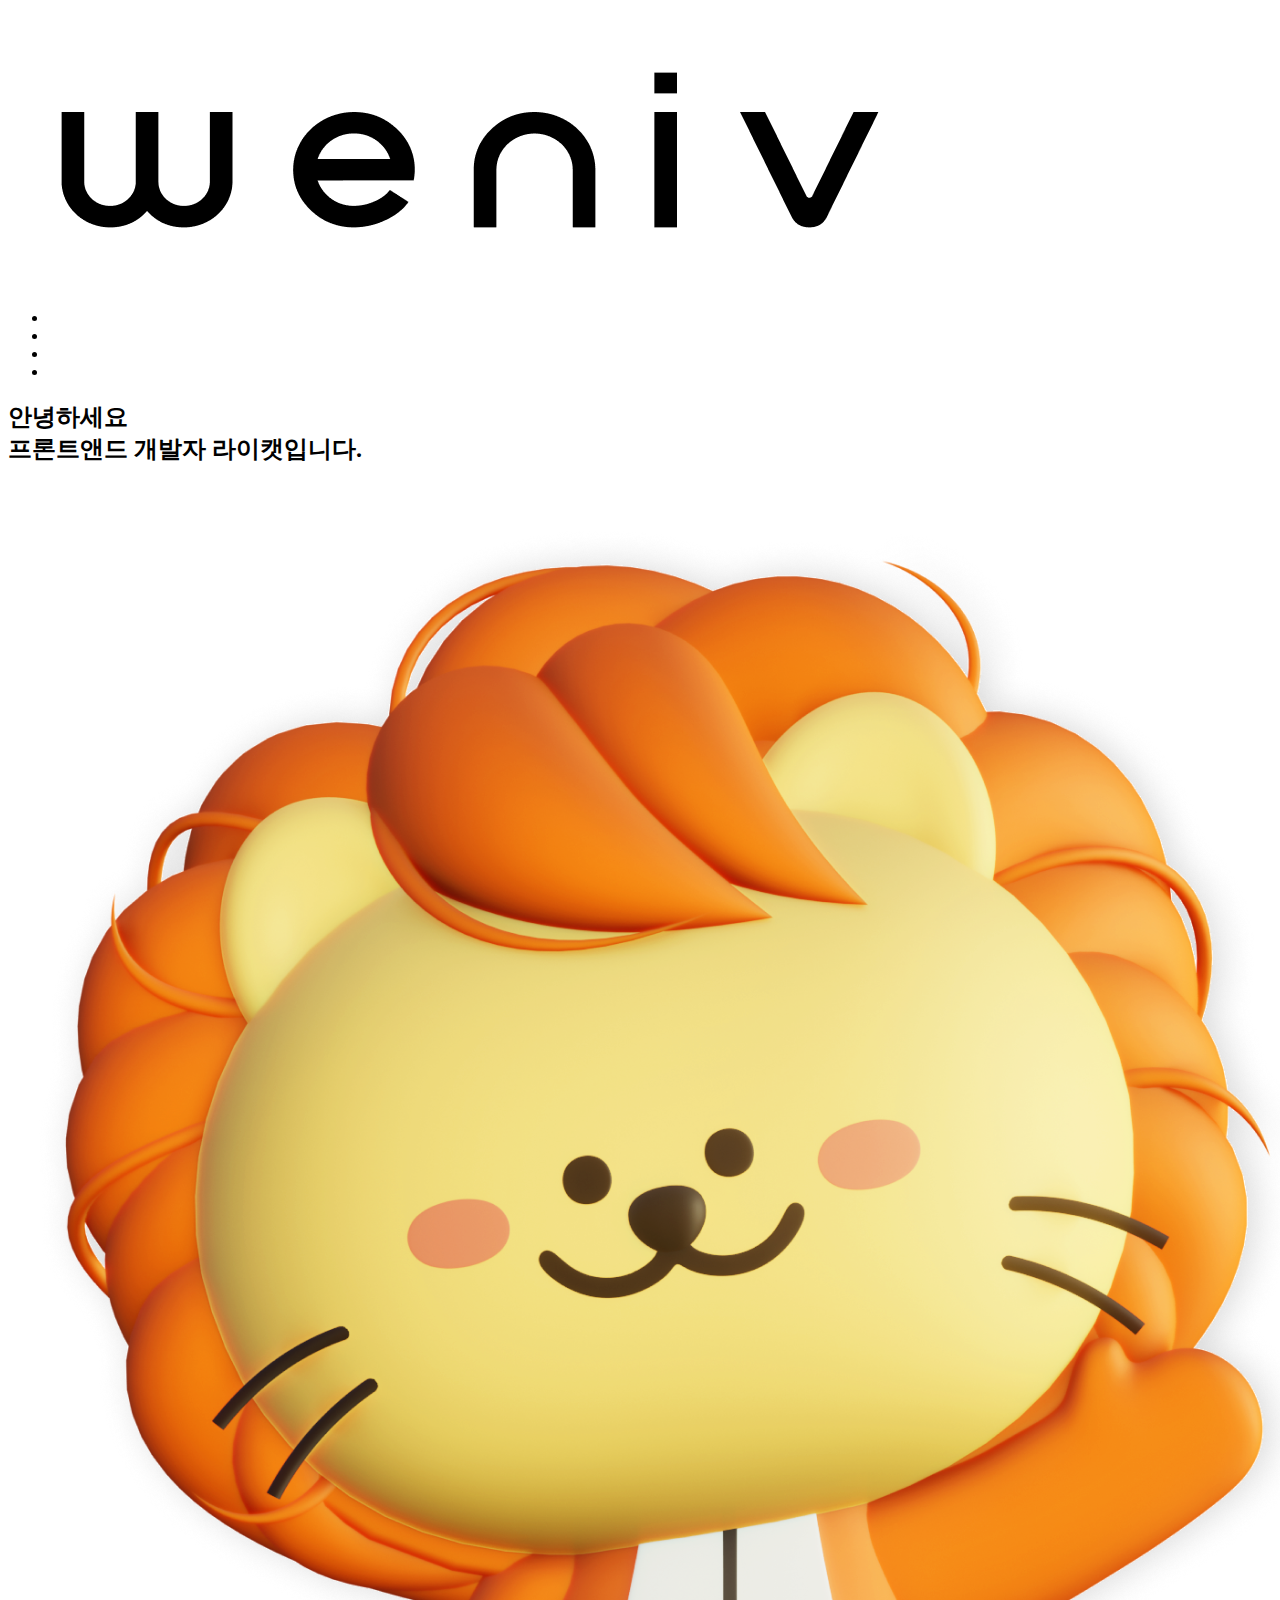
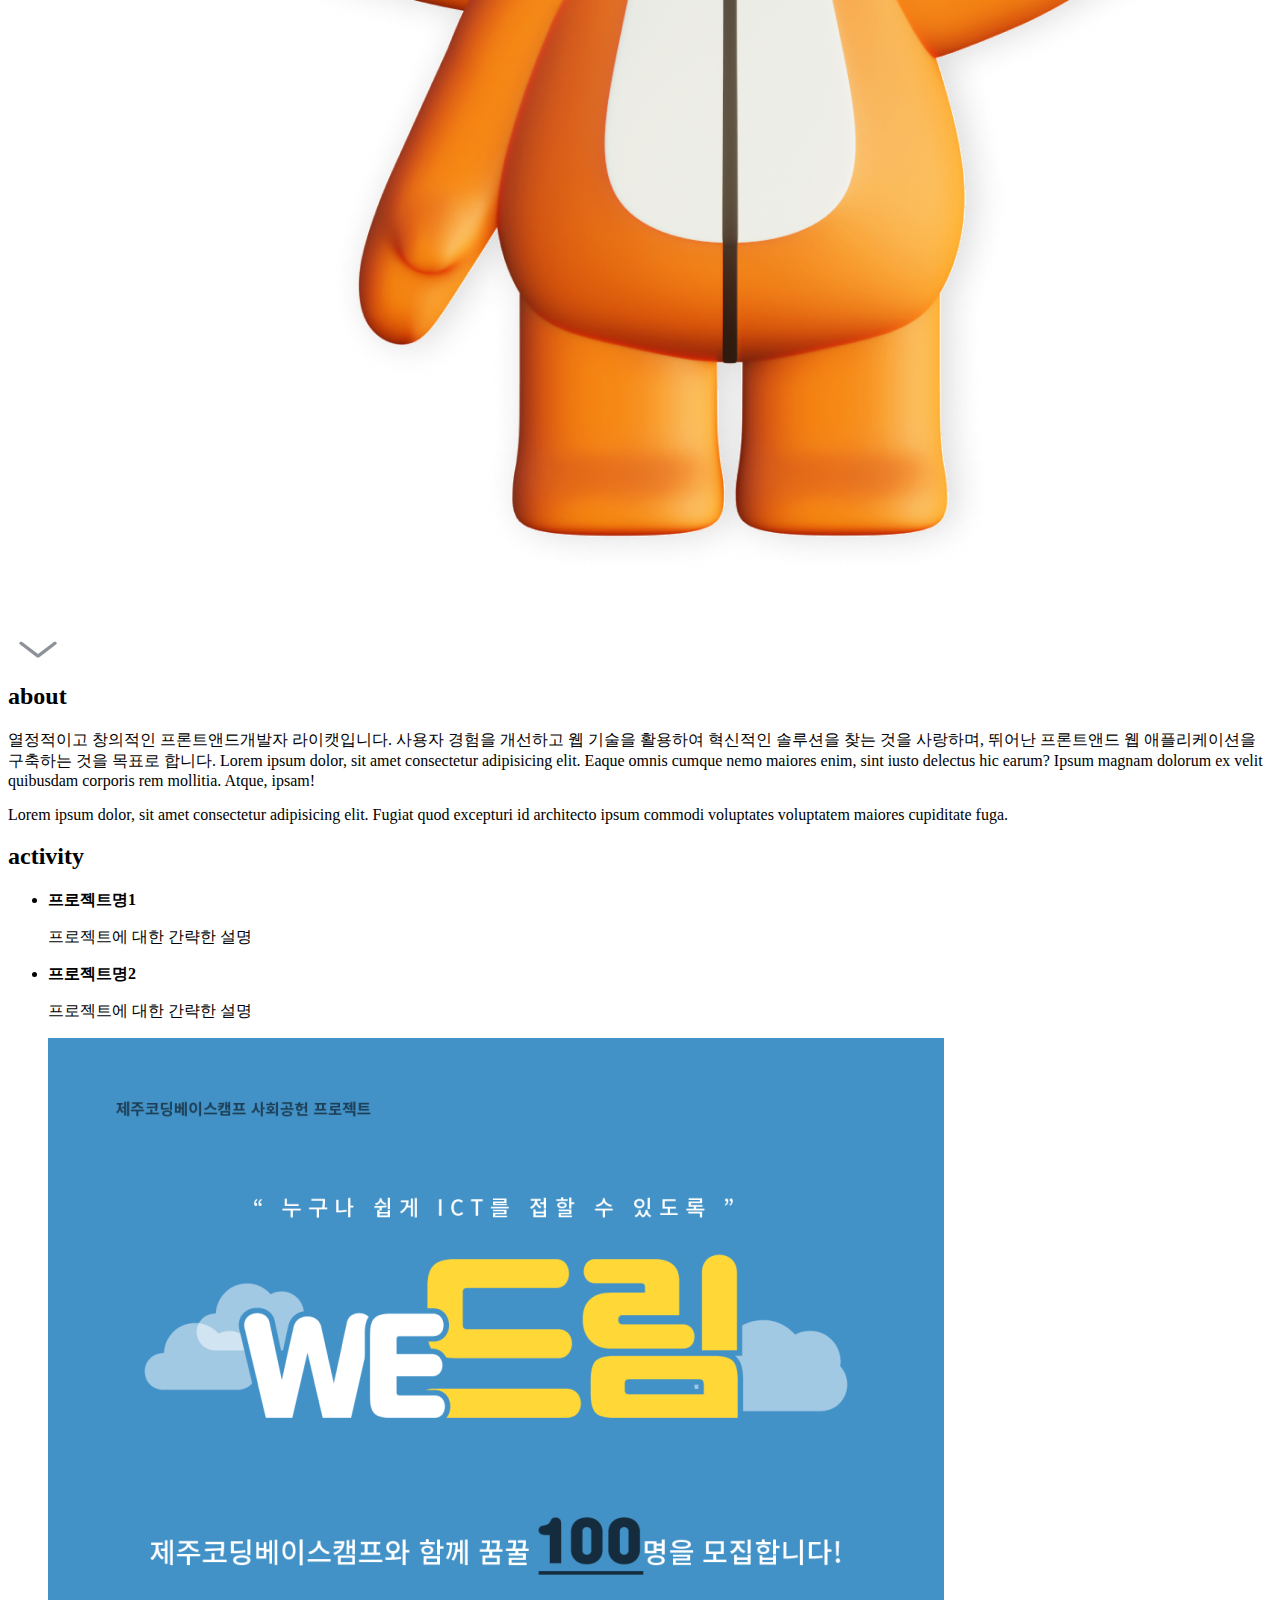
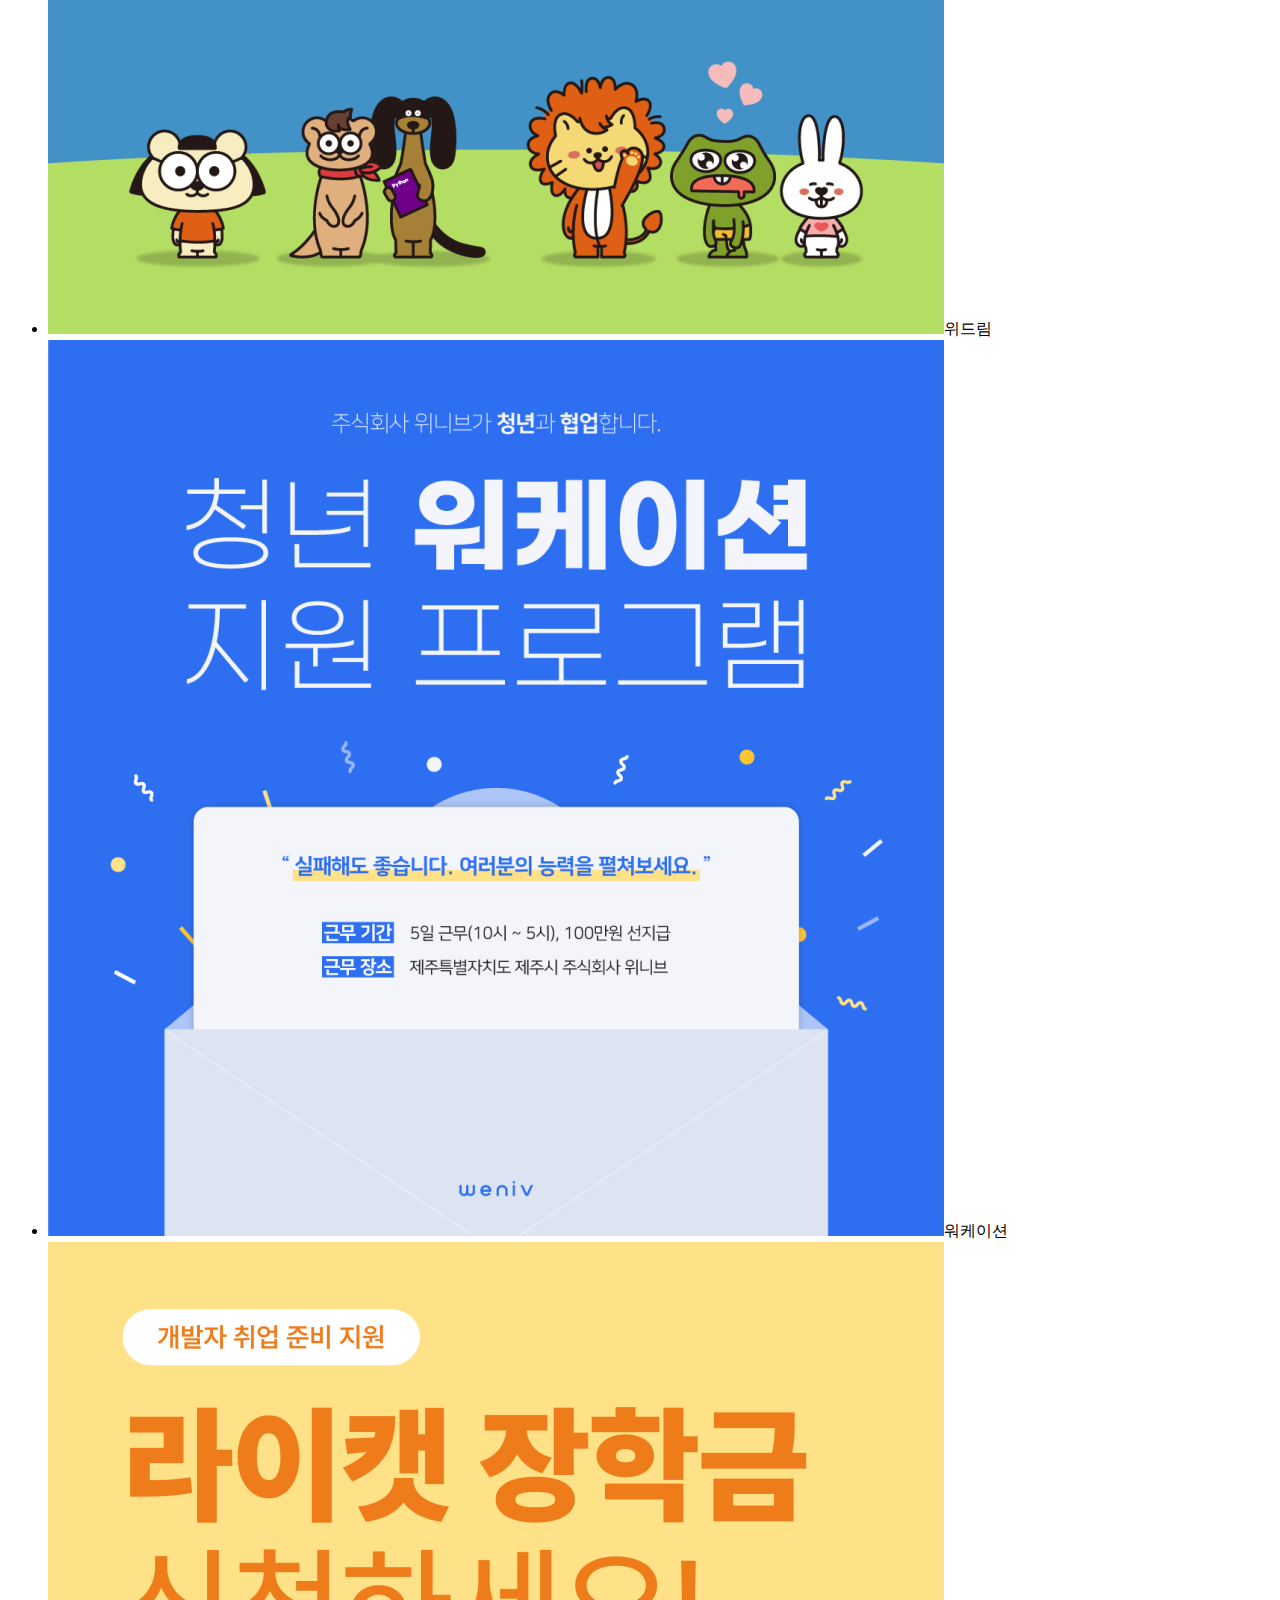
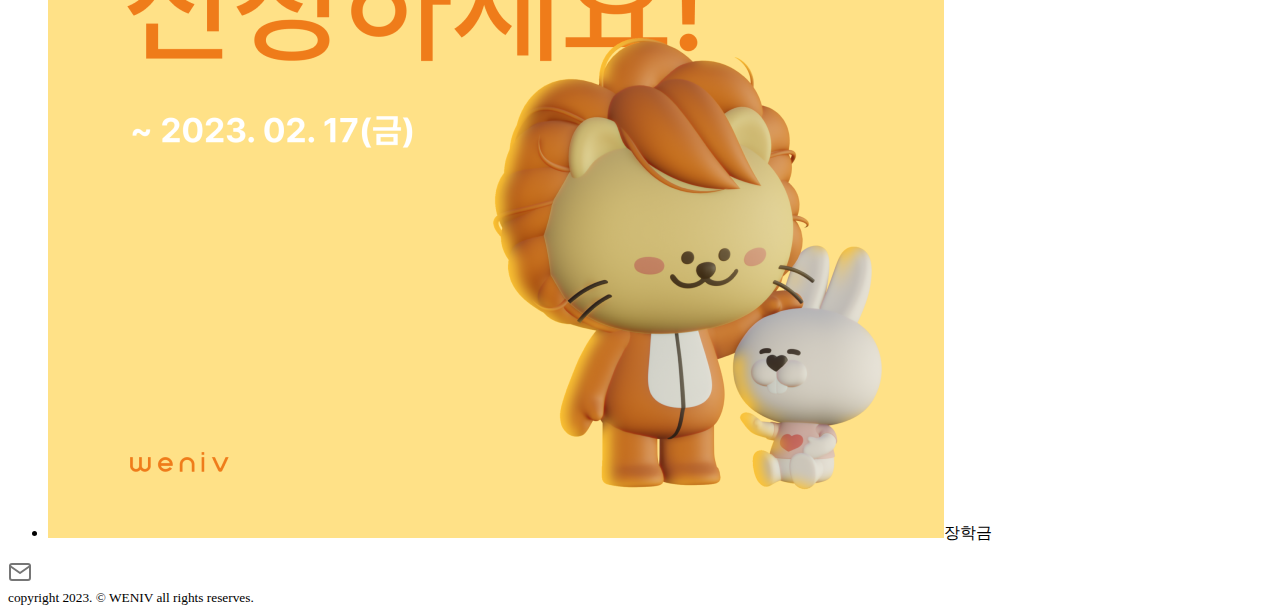
==== index.html @ f25660d5 "Add files via upload" ====
<!DOCTYPE html>
<html lang="ko-KR">
  <head>
    <meta charset="UTF-8" />
    <meta name="viewport" content="width=device-width, initial-scale=1.0" />
    <title>정민의 포트폴리오</title>
  </head>
  <body>
    <header>
      <h1>
        <a href="/"><img src="images/weniv-logo.png" alt="위니브 로고" /></a>
      </h1>
      <nav>
        <ul>
          <li></li>
          <a href="home"></a>
          <li></li>
          <a href=""></a>
          <li></li>
          <a href=""></a>
          <li></li>
          <a href=""></a>
        </ul>
      </nav>
    </header>
    <main>
      <section id="home"></section>
      <h2>
        안녕하세요
        <div class="br"></div>
        <strong>프론트앤드 개발자 라이캣입니다.</strong>
      </h2>
      <img src="images/Lycat.png" alt="인사하는 라이캣" />
      <a href="#about"
        ><img src="images/down.svg" alt="about 섹션으로 스크롤 이동"
      /></a>
      <section id="about"></section>
      <h2>about</h2>
      <p>
        열정적이고 창의적인 프론트앤드개발자 라이캣입니다. 사용자 경험을
        개선하고 웹 기술을 활용하여 혁신적인 솔루션을 찾는 것을 사랑하며, 뛰어난
        프론트앤드 웹 애플리케이션을 구축하는 것을 목표로 합니다. Lorem ipsum
        dolor, sit amet consectetur adipisicing elit. Eaque omnis cumque nemo
        maiores enim, sint iusto delectus hic earum? Ipsum magnam dolorum ex
        velit quibusdam corporis rem mollitia. Atque, ipsam!
      </p>
      <p>
        Lorem ipsum dolor, sit amet consectetur adipisicing elit. Fugiat quod
        excepturi id architecto ipsum commodi voluptates voluptatem maiores
        cupiditate fuga.
      </p>
      <section id="activity"></section>
      <h2>activity</h2>
      <ul>
        <li>
          <strong>프로젝트명1</strong>
          <p>프로젝트에 대한 간략한 설명</p>
        </li>
        <li>
          <strong>프로젝트명2</strong>
          <p>프로젝트에 대한 간략한 설명</p>
        </li>
      </ul>
      <ul>
        <li><img src="images/wedream.png" alt="" />위드림</li>
        <li><img src="images/workaction.png" alt="" />워케이션</li>
        <li><img src="images/scholarship.png" alt="" />장학금</li>
      </ul>

      <section id="contact"></section>
      <div>
        <div>
          <img src="images/mail.svg" alt="메일보내기" /><a
            href="images/mobile.svg"
          ></a
          ><img src="" alt="" /><a href=""></a>
        </div>
      </div>
    </main>
    <footer>
      <small>copyright 2023. &copy; WENIV all rights reserves. </small>
    </footer>
    <porter></porter>
  </body>
</html>
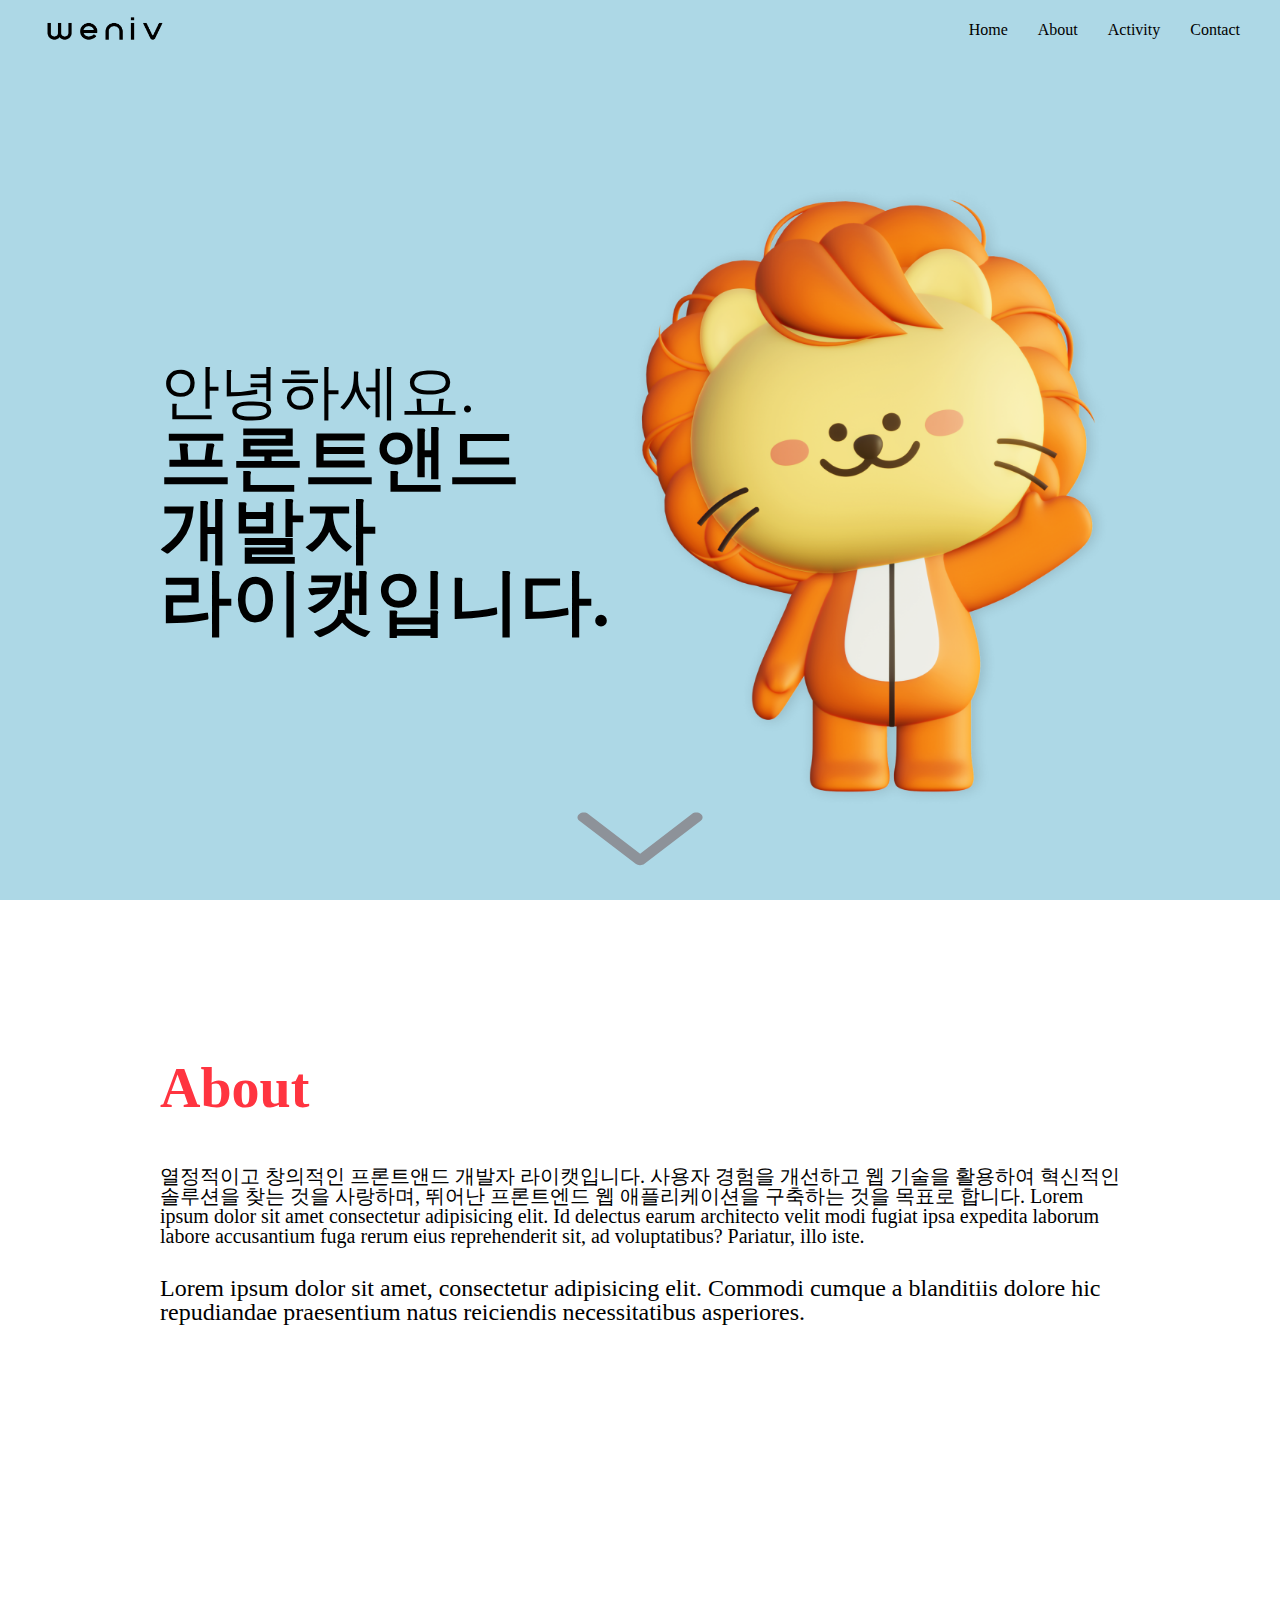
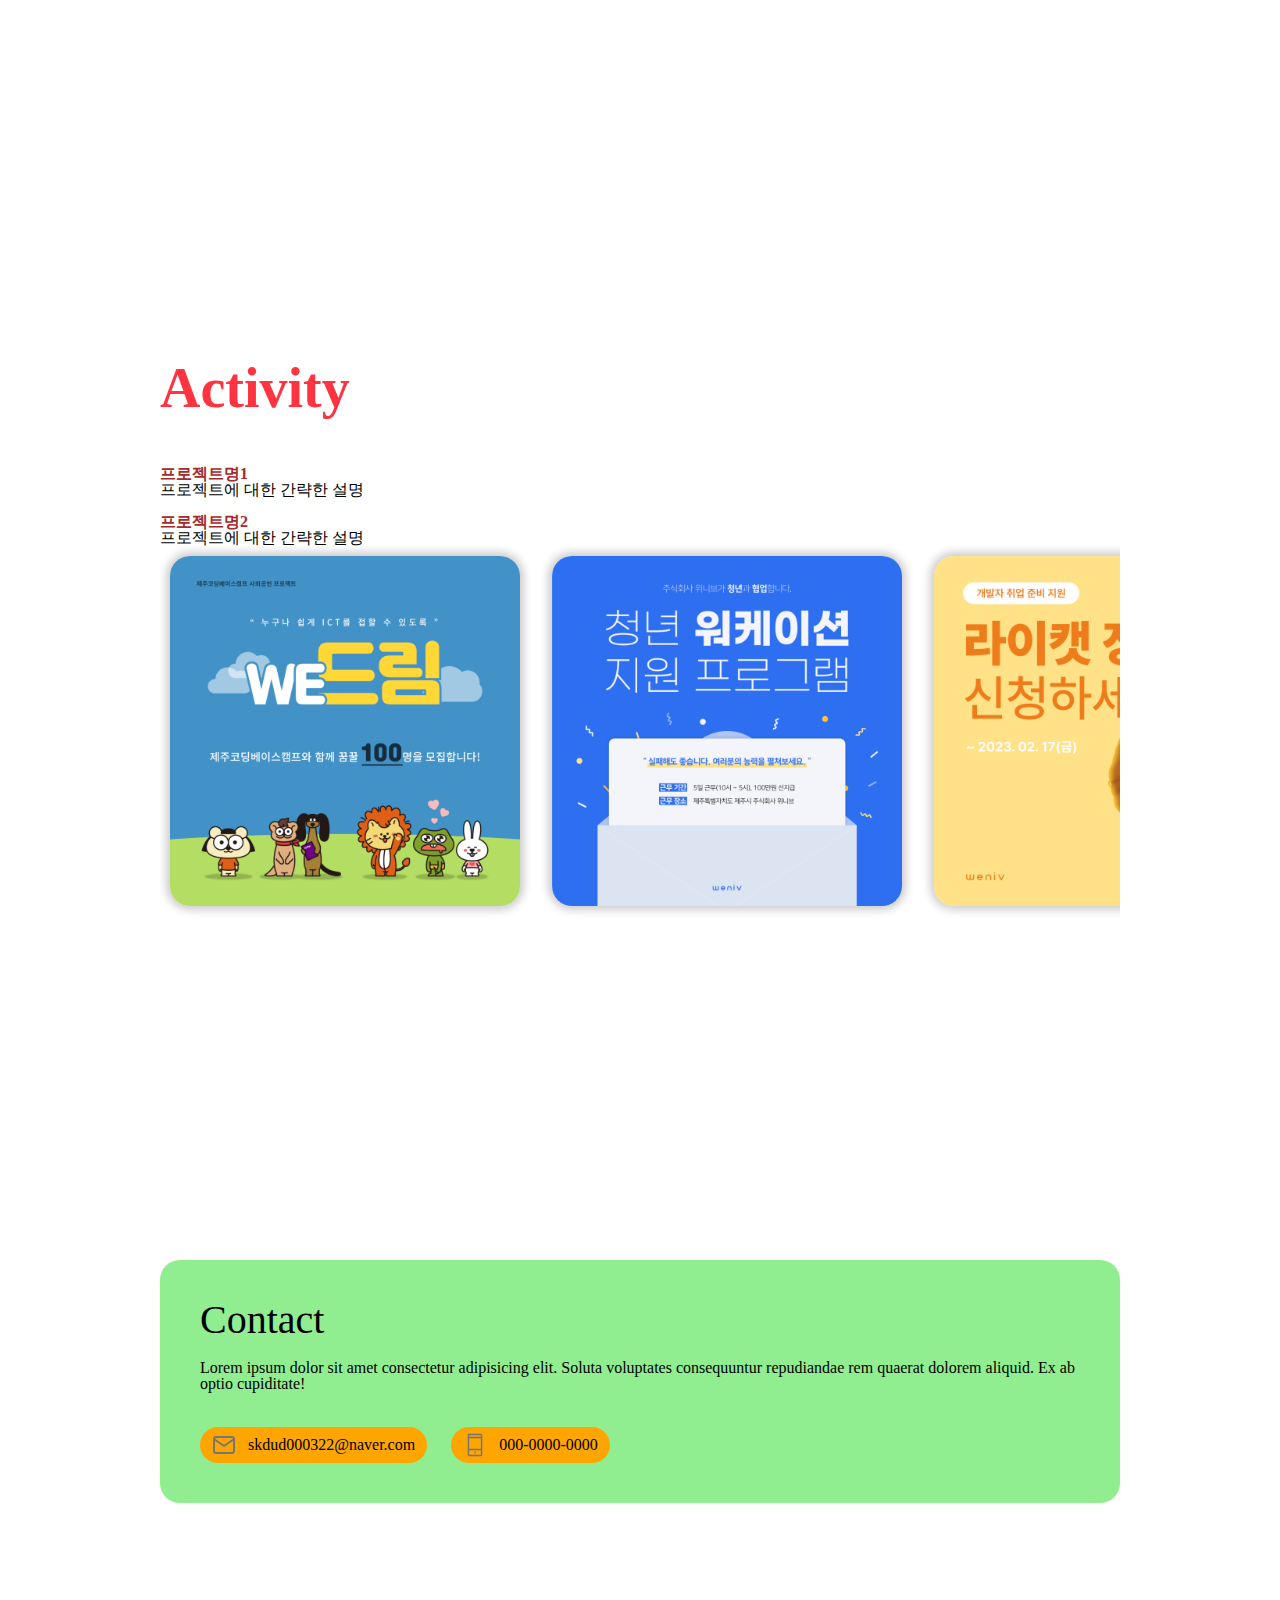
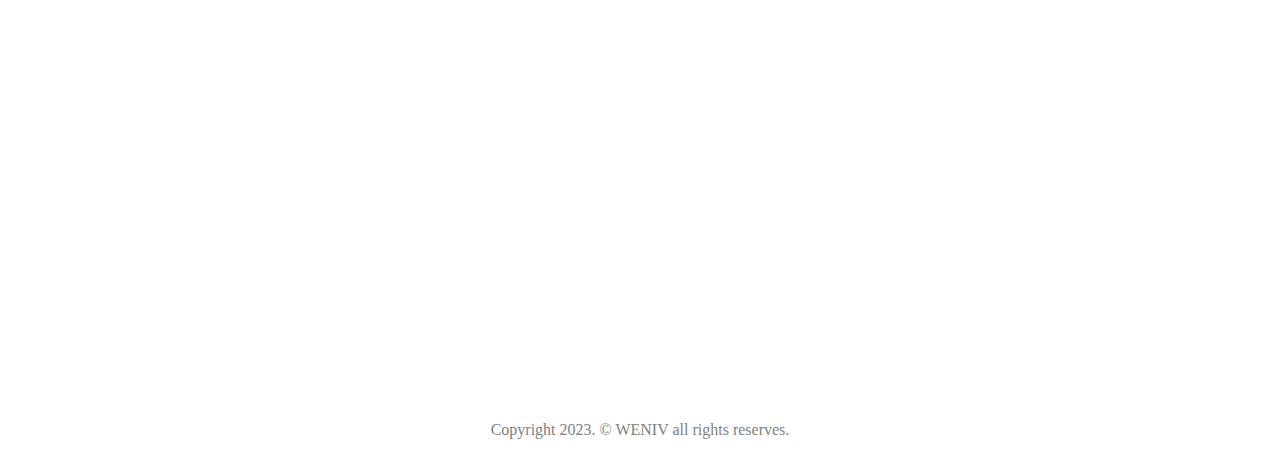
==== commit 7481c0eb: "Add files via upload" ====
--- a/index.html
+++ b/index.html
@@ -3,83 +3,102 @@
   <head>
     <meta charset="UTF-8" />
     <meta name="viewport" content="width=device-width, initial-scale=1.0" />
-    <title>정민의 포트폴리오</title>
+    <title>위니브의 포트폴리오</title>
+    <link rel="stylesheet" href="./css/style.css" />
   </head>
   <body>
     <header>
       <h1>
-        <a href="/"><img src="images/weniv-logo.png" alt="위니브 로고" /></a>
+        <a href="/"
+          ><img class="logo-img" src="images/weniv-logo.png" alt="위니브 로고"
+        /></a>
       </h1>
       <nav>
-        <ul>
-          <li></li>
-          <a href="home"></a>
-          <li></li>
-          <a href=""></a>
-          <li></li>
-          <a href=""></a>
-          <li></li>
-          <a href=""></a>
+        <ul class="nav-list">
+          <li><a href="#home">Home</a></li>
+          <li><a href="#about">About</a></li>
+          <li><a href="#activity">Activity</a></li>
+          <li><a href="#contact">Contact</a></li>
         </ul>
       </nav>
     </header>
     <main>
-      <section id="home"></section>
-      <h2>
-        안녕하세요
-        <div class="br"></div>
-        <strong>프론트앤드 개발자 라이캣입니다.</strong>
-      </h2>
-      <img src="images/Lycat.png" alt="인사하는 라이캣" />
-      <a href="#about"
-        ><img src="images/down.svg" alt="about 섹션으로 스크롤 이동"
-      /></a>
-      <section id="about"></section>
-      <h2>about</h2>
-      <p>
-        열정적이고 창의적인 프론트앤드개발자 라이캣입니다. 사용자 경험을
-        개선하고 웹 기술을 활용하여 혁신적인 솔루션을 찾는 것을 사랑하며, 뛰어난
-        프론트앤드 웹 애플리케이션을 구축하는 것을 목표로 합니다. Lorem ipsum
-        dolor, sit amet consectetur adipisicing elit. Eaque omnis cumque nemo
-        maiores enim, sint iusto delectus hic earum? Ipsum magnam dolorum ex
-        velit quibusdam corporis rem mollitia. Atque, ipsam!
-      </p>
-      <p>
-        Lorem ipsum dolor, sit amet consectetur adipisicing elit. Fugiat quod
-        excepturi id architecto ipsum commodi voluptates voluptatem maiores
-        cupiditate fuga.
-      </p>
-      <section id="activity"></section>
-      <h2>activity</h2>
-      <ul>
-        <li>
-          <strong>프로젝트명1</strong>
-          <p>프로젝트에 대한 간략한 설명</p>
-        </li>
-        <li>
-          <strong>프로젝트명2</strong>
-          <p>프로젝트에 대한 간략한 설명</p>
-        </li>
-      </ul>
-      <ul>
-        <li><img src="images/wedream.png" alt="" />위드림</li>
-        <li><img src="images/workaction.png" alt="" />워케이션</li>
-        <li><img src="images/scholarship.png" alt="" />장학금</li>
-      </ul>
-
-      <section id="contact"></section>
-      <div>
-        <div>
-          <img src="images/mail.svg" alt="메일보내기" /><a
-            href="images/mobile.svg"
-          ></a
-          ><img src="" alt="" /><a href=""></a>
+      <section id="home">
+        <h2>
+          안녕하세요. <br /><strong>프론트앤드 개발자 라이캣입니다.</strong>
+        </h2>
+        <img class="lycat-img" src="images/Lycat.png" alt="인사하는 라이캣" />
+        <a href="#about"
+          ><img
+            class="down-link"
+            src="images/down.svg"
+            alt="about 섹션으로 스크롤 이동"
+        /></a>
+      </section>
+      <section id="about">
+        <h2 class="section-title">About</h2>
+        <p class="small">
+          열정적이고 창의적인 프론트앤드 개발자 라이캣입니다. 사용자 경험을
+          개선하고 웹 기술을 활용하여 혁신적인 솔루션을 찾는 것을 사랑하며,
+          뛰어난 프론트엔드 웹 애플리케이션을 구축하는 것을 목표로 합니다. Lorem
+          ipsum dolor sit amet consectetur adipisicing elit. Id delectus earum
+          architecto velit modi fugiat ipsa expedita laborum labore accusantium
+          fuga rerum eius reprehenderit sit, ad voluptatibus? Pariatur, illo
+          iste.
+        </p>
+        <p>
+          Lorem ipsum dolor sit amet, consectetur adipisicing elit. Commodi
+          cumque a blanditiis dolore hic repudiandae praesentium natus
+          reiciendis necessitatibus asperiores.
+        </p>
+      </section>
+      <section id="activity">
+        <h2 class="section-title">Activity</h2>
+        <ul class="text-list">
+          <li>
+            <strong>프로젝트명1</strong>
+            <p>프로젝트에 대한 간략한 설명</p>
+          </li>
+          <li>
+            <strong>프로젝트명2</strong>
+            <p>프로젝트에 대한 간략한 설명</p>
+          </li>
+        </ul>
+        <ul class="img-list">
+          <li><img src="images/wedream.png" alt="위드림" /></li>
+          <li><img src="images/workaction.png" alt="워케이션" /></li>
+          <li><img src="images/scholarship.png" alt="장학금" /></li>
+        </ul>
+      </section>
+      <section id="contact">
+        <div class="content-box">
+          <div>
+            <h2 class="contact-title">Contact</h2>
+            <p>
+              Lorem ipsum dolor sit amet consectetur adipisicing elit. Soluta
+              voluptates consequuntur repudiandae rem quaerat dolorem aliquid.
+              Ex ab optio cupiditate!
+            </p>
+          </div>
+          <div class="contact-cont">
+            <div>
+              <img src="images/mail.svg" alt="메일보내기" /><a
+                href="mailto:skdud000322@naver.com"
+                >skdud000322@naver.com</a
+              >
+            </div>
+            <div>
+              <img src="images/mobile.svg" alt="전화걸기" /><a
+                href="tel:000-0000-0000"
+                >000-0000-0000</a
+              >
+            </div>
+          </div>
         </div>
-      </div>
+      </section>
     </main>
     <footer>
-      <small>copyright 2023. &copy; WENIV all rights reserves. </small>
+      <small>Copyright 2023. &copy; WENIV all rights reserves.</small>
     </footer>
-    <porter></porter>
   </body>
 </html>
--- a/css/style.css
+++ b/css/style.css
@@ -0,0 +1,155 @@
+@import "./reset.css";
+html {
+  font-size: 10px;
+}
+body {
+  font-size: 1.6rem;
+}
+* {
+  box-sizing: border-box;
+}
+header {
+  background-color: lightblue;
+  display: flex;
+  justify-content: space-between;
+  align-items: center;
+  width: 100%;
+  height: 60px;
+  padding: 0 40px;
+  position: fixed;
+  z-index: 10;
+}
+header .logo-img {
+  width: 130px;
+}
+header .nav-list {
+  display: flex;
+  gap: 30px;
+}
+.nav-list a {
+  color: black;
+  text-decoration: none;
+}
+footer {
+  width: 100%;
+  height: 60px;
+  display: flex;
+  justify-content: center;
+  align-items: center;
+  color: gray;
+}
+main section {
+  height: 100vh;
+  padding: 160px 160px 60px;
+}
+#home {
+  display: flex;
+  font-size: 6rem;
+  align-items: center;
+  background-color: lightblue;
+  position: relative;
+}
+#home h2 strong {
+  font-size: 7.2rem;
+  font-weight: 700;
+  word-break: keep-all;
+}
+#home img {
+  width: 200px;
+}
+#home .lycat-img {
+  width: 500px;
+  object-fit: contain;
+}
+#home .down-link {
+  position: absolute;
+  bottom: 30px;
+  left: 50%;
+  transform: translateX(-50%);
+}
+
+.down-link img {
+  width: 60px;
+}
+.section-title {
+  font-size: 56px;
+  color: #ff3440;
+  font-weight: 800;
+  margin-bottom: 50px;
+}
+#about {
+  font-size: 2.4rem;
+}
+#about p {
+  margin-bottom: 30px;
+}
+#about .small {
+  font-size: 2rem;
+}
+#activity .text-list {
+  display: flex;
+  flex-direction: column;
+  gap: 16px;
+}
+.text-list li strong {
+  font-weight: 700;
+  color: brown;
+}
+.img-list {
+  width: auto;
+  padding: 10px;
+  display: flex;
+  gap: 32px;
+  overflow: auto;
+}
+.img-list img {
+  width: 350px;
+  border-radius: 20px;
+  box-shadow: 0 0 8px 4px rgb(0, 0, 0, 0.2);
+}
+.content-box {
+  margin: auto;
+  padding: 40px;
+  background-color: lightgreen;
+  border-radius: 20px;
+}
+
+.contact-title {
+  font-size: 40px;
+  margin-bottom: 20px;
+}
+.contact-cont {
+  display: flex;
+  gap: 24px;
+  width: fit-content;
+}
+.contact-cont > div {
+  border-radius: 20px;
+  background-color: orange;
+  width: fit-content;
+  padding: 6px 12px;
+  display: flex;
+  align-items: center;
+  gap: 12px;
+  margin-top: 35px;
+  justify-content: flex-end;
+}
+.contact-cont a {
+  color: black;
+  text-decoration: none;
+}
+
+@media (max-width: 767px) {
+  #home {
+    flex-direction: column;
+    height: fit-content;
+  }
+  #home .lycat-img {
+    height: 400px;
+  }
+  .contact-cont {
+    flex-direction: column;
+    align-items: end;
+    width: 50%;
+  }
+}
